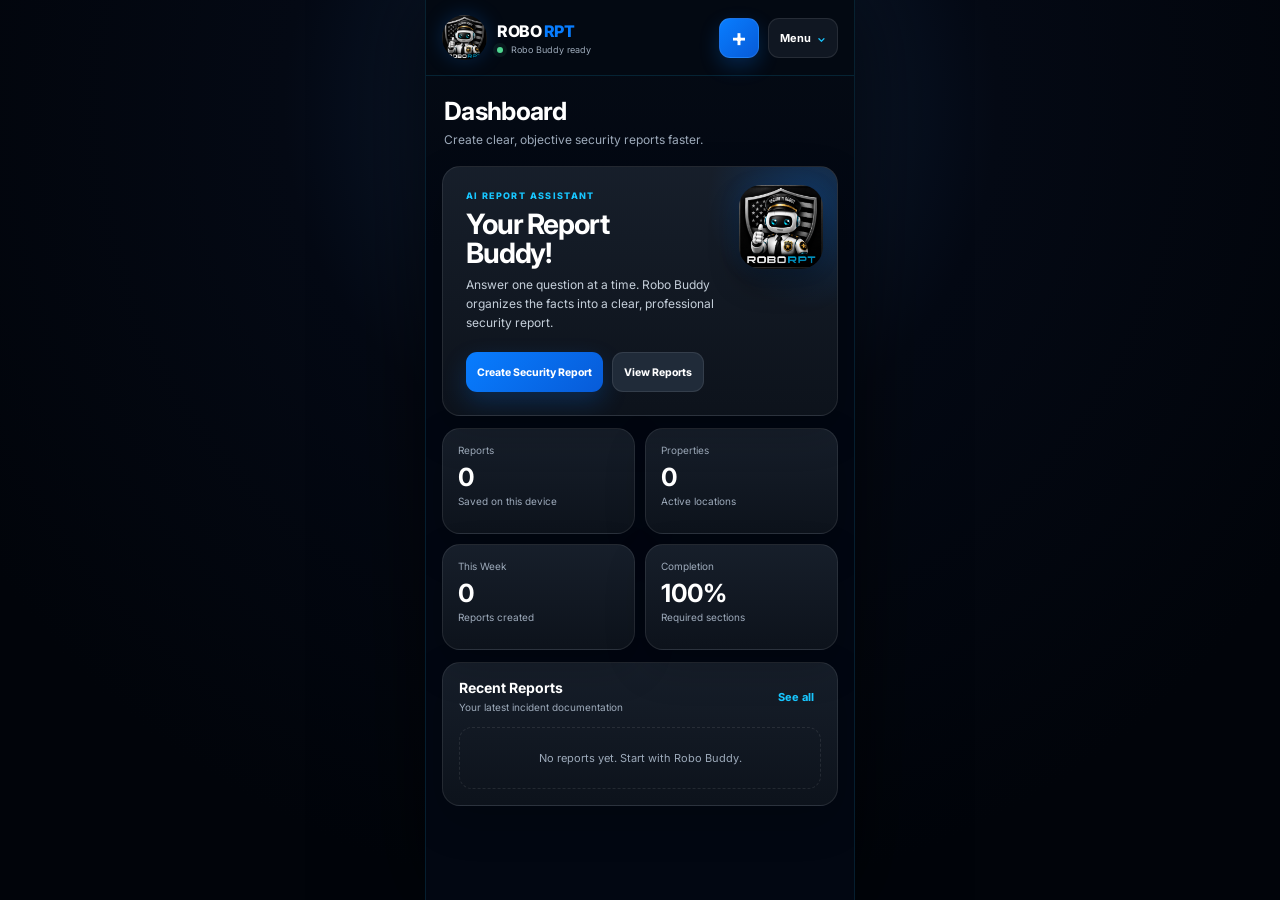
==== create-report/index.html @ 32c6cc88 "Copy the RoboRPT report workspace to the create-report page" ====
<!doctype html>
<html lang="en">
<head>
  <meta charset="UTF-8" />
  <meta name="viewport" content="width=device-width, initial-scale=1.0, viewport-fit=cover" />
  <meta name="description" content="Create clear, objective security reports with the RoboRPT guided report workspace." />
  <link rel="icon" href="../logo-roborpt.png" />
  <title>Create a Report | RoboRPT</title>
  <link rel="preconnect" href="https://fonts.googleapis.com">
  <link rel="preconnect" href="https://fonts.gstatic.com" crossorigin>
  <link href="https://fonts.googleapis.com/css2?family=Inter:wght@400;500;600;700;800&display=swap" rel="stylesheet">
  <link rel="stylesheet" href="../report-app/styles.css" />
</head>
<body>
  <div class="app-shell">
    <header class="topbar">
      <div class="top-brand">
        <img class="brand-logo" src="../logo-roborpt.png" alt="RoboRPT security robot logo" />
        <div class="brand-copy">
          <div class="brand-name">ROBO <span>RPT</span></div>
          <div class="brand-tag"><i></i> Robo Buddy ready</div>
        </div>
      </div>
      <button class="new-report-icon" id="newReportTop" aria-label="Create a new security report">+</button>
      <button class="menu-btn" id="menuBtn" aria-expanded="false" aria-controls="topNav">Menu <span>⌄</span></button>
      <nav class="nav" id="topNav" aria-label="Primary navigation">
        <button class="nav-item active" data-view="dashboard">Dashboard</button>
        <button class="nav-item" data-view="reports">Reports</button>
        <button class="nav-item" data-view="properties">Properties</button>
        <button class="nav-item" data-view="questions">Questions</button>
        <button class="nav-item" data-view="hrQuestions">HR Bot</button>
        <button class="nav-item" data-view="settings">Settings</button>
      </nav>
    </header>

    <main class="main">
      <div class="page-heading">
        <h1 id="pageTitle">Dashboard</h1>
        <p id="pageSubtitle">Create clear, objective security reports faster.</p>
      </div>

      <section class="view active" id="dashboardView">
        <article class="hero-card">
          <div class="hero-copy">
            <div class="eyebrow">AI REPORT ASSISTANT</div>
            <h2>Your Report Buddy!</h2>
            <p>Answer one question at a time. Robo Buddy organizes the facts into a clear, professional security report.</p>
          </div>
          <img class="robot-product-logo" src="../roborpt-workspace-robot.png" alt="RoboRPT security robot" />
          <div class="hero-actions">
            <button class="primary" id="startReport">Create Security Report</button>
            <button class="secondary" id="viewReportsBtn">View Reports</button>
          </div>
        </article>

        <div class="stats-grid" aria-label="Report activity">
          <article class="stat-card"><span>Reports</span><strong id="reportCount">0</strong><small>Saved on this device</small></article>
          <article class="stat-card"><span>Properties</span><strong id="propertyCount">0</strong><small>Active locations</small></article>
          <article class="stat-card"><span>This Week</span><strong id="weekCount">0</strong><small>Reports created</small></article>
          <article class="stat-card"><span>Completion</span><strong id="completionRate">100%</strong><small>Required sections</small></article>
        </div>

        <article class="panel recent-panel">
          <div class="panel-head"><div><h3>Recent Reports</h3><p>Your latest incident documentation</p></div><button class="text-btn" id="seeAllReports">See all</button></div>
          <div id="recentReports" class="list-empty">No reports yet. Start with Robo Buddy.</div>
        </article>
      </section>

      <section class="view" id="reportsView">
        <div class="page-actions">
          <div><h2>Saved Reports</h2><p>Review and manage reports on this device.</p></div>
          <button class="primary compact-action" id="newReportReports">+ New</button>
        </div>
        <div class="panel">
          <div class="filters">
            <input id="reportSearch" type="search" placeholder="Search reports..." />
            <select id="reportFilter" aria-label="Filter reports"><option value="all">All incidents</option></select>
          </div>
          <div id="reportsTableWrap" class="report-list"></div>
        </div>
      </section>

      <section class="view" id="propertiesView">
        <div class="page-actions">
          <div><h2>Properties</h2><p>Manage the locations where you work.</p></div>
          <button class="primary compact-action" id="addPropertyBtn">+ Add</button>
        </div>
        <div id="propertiesGrid" class="property-grid"></div>
      </section>

      <section class="view" id="questionsView">
        <div class="page-actions stacked-actions">
          <div><h2>Questions</h2><p>Control the questions Robo Buddy asks.</p></div>
          <button class="secondary compact-action" id="resetQuestionsBtn">Reset</button>
        </div>
        <div class="panel">
          <div id="questionsList" class="questions-list"></div>
        </div>
      </section>

      <section class="view" id="hrQuestionsView">
        <div class="page-actions">
          <div><h2>Ask HR Bot</h2><p>Get quick, practical workplace guidance.</p></div>
          <button class="secondary compact-action" id="clearHrChatBtn">Clear</button>
        </div>
        <article class="panel hr-chat-card">
          <div class="hr-chat-stream" id="hrChatStream" aria-live="polite"></div>
          <div class="hr-suggestions" aria-label="Suggested HR questions">
            <button type="button" data-hr-prompt="How should I report workplace harassment?">Report harassment</button>
            <button type="button" data-hr-prompt="How should I handle an attendance problem?">Attendance issue</button>
            <button type="button" data-hr-prompt="What should I do after an employee injury?">Employee injury</button>
            <button type="button" data-hr-prompt="What should be included in an employee write-up?">Write-up process</button>
          </div>
          <form class="hr-chat-form" id="hrChatForm">
            <textarea id="hrChatInput" rows="2" placeholder="Ask an HR question..." aria-label="Ask HR Bot a question" required></textarea>
            <button class="primary" type="submit">Send</button>
          </form>
          <p class="hr-disclaimer">General workplace guidance only. Follow your company policy and contact a qualified HR or legal professional for decisions involving employment law.</p>
        </article>
      </section>

      <section class="view" id="settingsView">
        <div class="page-actions"><div><h2>Settings</h2><p>Set your report defaults.</p></div></div>
        <form id="settingsForm" class="panel form-card">
          <label>Officer Name<input id="officerName" placeholder="Your name" /></label>
          <label>Company<input id="companyName" placeholder="Security company" /></label>
          <label>Default Property<select id="defaultProperty"><option value="">None selected</option></select></label>
          <label>Report Tone<select id="reportTone"><option value="objective">Objective and professional</option><option value="concise">Short and concise</option><option value="detailed">Detailed</option></select></label>
          <label class="check-row"><input id="includeBullets" type="checkbox" checked /> Use Summary, Action Taken, and Results format</label>
          <button class="primary" type="submit">Save Settings</button>
          <div class="local-status"><span></span> Local report engine active</div>
        </form>
      </section>
    </main>
  </div>

  <div class="modal report-modal" id="reportModal" aria-hidden="true">
    <div class="modal-card report-modal-card">
      <div class="modal-head">
        <div><div class="eyebrow">ROBO BUDDY</div><h2>Create Security Report</h2></div>
        <button class="icon-btn" data-close="reportModal" aria-label="Close report builder">×</button>
      </div>
      <div class="interview-layout">
        <div class="chat-panel">
          <div class="chat-stream" id="chatStream" aria-live="polite"></div>
          <div class="quick-replies" id="quickReplies"></div>
          <form class="chat-input-row" id="chatForm">
            <textarea id="chatInput" rows="2" placeholder="Type your answer..." aria-label="Answer Robo Buddy"></textarea>
            <button class="primary send-button" type="submit" aria-label="Send answer">↑</button>
          </form>
        </div>
        <div class="report-preview">
          <div class="preview-head"><h3>Review Report</h3><span id="reportStatus">Collecting details</span></div>
          <div id="reportPreview" class="paper-preview">Answer Robo Buddy's questions to build your report.</div>
          <div class="preview-actions">
            <button class="secondary" id="copyPreview" type="button">Copy</button>
            <button class="primary" id="saveReport" type="button" disabled>Save Report</button>
          </div>
        </div>
      </div>
    </div>
  </div>

  <div class="modal" id="propertyModal" aria-hidden="true">
    <div class="modal-card small-modal">
      <div class="modal-head"><div><div class="eyebrow">PROPERTY</div><h2>Add Property</h2></div><button class="icon-btn" data-close="propertyModal" aria-label="Close">×</button></div>
      <form id="propertyForm" class="stack-form">
        <label>Property Name<input id="propertyName" required placeholder="Example: Uptown Apartments" /></label>
        <label>Address<input id="propertyAddress" placeholder="Street, city, state" /></label>
        <label>Notes<textarea id="propertyNotes" rows="3" placeholder="Pool hours, access notes, contacts..."></textarea></label>
        <button class="primary" type="submit">Save Property</button>
      </form>
    </div>
  </div>

  <div class="toast" id="toast"></div>
  <script src="../report-app/app.js"></script>
</body>
</html>
---- report-app/styles.css ----
:root {
  --bg: #020712;
  --surface: #101722;
  --surface-2: #161f2c;
  --surface-3: #202b39;
  --text: #ffffff;
  --muted: #9daaba;
  --blue: #087dff;
  --blue-deep: #075bd8;
  --blue-bright: #18c6ff;
  --green: #50d890;
  --danger: #ff7777;
  --border: rgba(255,255,255,.09);
  --shadow: 0 22px 70px rgba(0,0,0,.4);
}

* { box-sizing: border-box; }
html, body { width: 100%; max-width: 100%; margin: 0; min-height: 100%; overflow-x: hidden; background: #01040a; color: var(--text); font-family: Inter, system-ui, -apple-system, BlinkMacSystemFont, "Segoe UI", sans-serif; }
body { background: radial-gradient(circle at 50% 12%, #10233e 0, #040914 35%, #01040a 78%); }
button, input, textarea, select { font: inherit; }
button { cursor: pointer; }
button, input, textarea, select { -webkit-tap-highlight-color: transparent; }
:focus-visible { outline: 2px solid var(--blue-bright); outline-offset: 2px; }

.app-shell { position: relative; width: min(100%, 430px); min-height: 100dvh; margin: 0 auto; overflow: hidden; background: linear-gradient(180deg, #050b14, var(--bg) 28%); border-inline: 1px solid rgba(24,198,255,.12); box-shadow: 0 0 80px rgba(0,0,0,.65); }
.topbar { position: sticky; top: 0; z-index: 30; min-height: 76px; padding: max(11px, env(safe-area-inset-top)) 16px 11px; display: grid; grid-template-columns: 1fr auto auto; align-items: center; gap: 9px; background: rgba(4,10,19,.94); border-bottom: 1px solid rgba(24,198,255,.14); backdrop-filter: blur(20px); }
.top-brand { min-width: 0; display: flex; align-items: center; gap: 10px; }
.brand-logo { width: 45px; height: 45px; flex: 0 0 45px; object-fit: cover; border-radius: 50%; filter: drop-shadow(0 0 10px rgba(8,125,255,.22)); }
.brand-copy { min-width: 0; }
.brand-name { font-size: 16px; font-weight: 800; letter-spacing: -.5px; white-space: nowrap; }
.brand-name span { color: var(--blue); }
.brand-tag { margin-top: 3px; color: var(--muted); font-size: 9px; white-space: nowrap; }
.brand-tag i, .local-status span { width: 6px; height: 6px; display: inline-block; margin-right: 5px; border-radius: 50%; background: var(--green); box-shadow: 0 0 0 4px rgba(80,216,144,.08); }
.new-report-icon, .menu-btn { min-height: 40px; color: #fff; border: 1px solid var(--border); border-radius: 11px; font-weight: 700; }
.new-report-icon { width: 40px; padding: 0; background: linear-gradient(135deg, var(--blue), var(--blue-deep)); font-size: 24px; line-height: 1; box-shadow: 0 8px 20px rgba(8,125,255,.24); }
.menu-btn { padding: 0 11px; background: var(--surface); font-size: 11px; }
.menu-btn span { margin-left: 3px; color: var(--blue-bright); }
.nav { position: absolute; top: calc(100% - 4px); right: 14px; width: 190px; padding: 8px; display: none; gap: 4px; background: rgba(14,21,31,.98); border: 1px solid rgba(24,198,255,.2); border-radius: 14px; box-shadow: var(--shadow); }
.nav.open { display: grid; }
.nav-item { padding: 11px 12px; color: var(--muted); background: transparent; border: 0; border-radius: 9px; text-align: left; font-size: 12px; font-weight: 650; }
.nav-item:hover, .nav-item.active { color: #fff; background: rgba(8,125,255,.15); }

.main { padding: 20px 16px calc(34px + env(safe-area-inset-bottom)); }
.page-heading { margin: 0 2px 18px; }
.page-heading h1 { margin: 0 0 5px; font-size: 25px; letter-spacing: -.7px; }
.page-heading p { margin: 0; color: var(--muted); font-size: 12px; line-height: 1.45; }
.view { display: none; }
.view.active { display: block; }
.eyebrow { color: var(--blue-bright); font-size: 9px; font-weight: 800; letter-spacing: 1.35px; }

.hero-card, .panel, .stat-card, .property-card { background: linear-gradient(180deg, rgba(23,31,43,.98), rgba(13,19,28,.98)); border: 1px solid var(--border); border-radius: 18px; box-shadow: 0 16px 42px rgba(0,0,0,.18); }
.hero-card { position: relative; min-height: 245px; padding: 23px; overflow: hidden; }
.hero-card::after { content: ""; position: absolute; width: 220px; height: 220px; right: -86px; top: -74px; border-radius: 50%; background: radial-gradient(circle, rgba(8,125,255,.24), transparent 68%); }
.hero-copy { position: relative; z-index: 2; max-width: 255px; }
.hero-card h2 { margin: 9px 0 9px; max-width: 210px; font-size: 28px; line-height: 1.02; letter-spacing: -1.15px; }
.hero-card p { margin: 0; color: #c5cfda; font-size: 12px; line-height: 1.55; }
.robot-product-logo { position: absolute; z-index: 2; top: 18px; right: 14px; width: 84px; height: 84px; object-fit: cover; border-radius: 22px; box-shadow: 0 14px 28px rgba(0,0,0,.4), 0 0 22px rgba(8,125,255,.12); }
.hero-actions { position: relative; z-index: 2; display: flex; flex-wrap: wrap; gap: 9px; margin-top: 20px; }
.hero-actions .primary, .hero-actions .secondary { min-height: 40px; flex: 0 0 auto; padding: 9px 11px; font-size: 10.5px; }
.primary, .secondary, .text-btn { border-radius: 11px; font-weight: 750; }
.primary { min-height: 44px; padding: 11px 14px; color: #fff; background: linear-gradient(135deg, var(--blue), var(--blue-deep)); border: 0; box-shadow: 0 10px 24px rgba(8,125,255,.22); }
.primary:hover { filter: brightness(1.08); }
.primary:disabled { opacity: .42; cursor: not-allowed; }
.secondary { min-height: 44px; padding: 10px 13px; color: #fff; background: var(--surface-3); border: 1px solid var(--border); }
.text-btn { padding: 7px; color: var(--blue-bright); background: transparent; border: 0; font-size: 11px; }
.compact-action { min-height: 38px; padding: 8px 11px; font-size: 11px; }

.stats-grid { display: grid; grid-template-columns: 1fr 1fr; gap: 10px; margin-top: 12px; }
.stat-card { min-height: 106px; padding: 15px; }
.stat-card span, .stat-card small { display: block; color: var(--muted); font-size: 10px; }
.stat-card strong { display: block; margin: 6px 0 3px; font-size: 25px; }
.recent-panel { margin-top: 12px; }
.panel { padding: 16px; }
.panel-head { display: flex; align-items: center; justify-content: space-between; gap: 14px; margin-bottom: 12px; }
.panel-head h3 { margin: 0 0 4px; font-size: 14px; }
.panel-head p, .page-actions p { margin: 0; color: var(--muted); font-size: 10px; line-height: 1.45; }
.list-empty { padding: 22px 14px; color: var(--muted); border: 1px dashed var(--border); border-radius: 13px; text-align: center; font-size: 11px; line-height: 1.5; }
.recent-item { display: flex; justify-content: space-between; gap: 12px; padding: 12px 1px; border-bottom: 1px solid var(--border); }
.recent-item:last-child { border-bottom: 0; }
.recent-item strong { display: block; margin-bottom: 4px; font-size: 11px; }
.recent-item span { color: var(--muted); font-size: 9px; }
.recent-pill { height: max-content; padding: 4px 6px; color: var(--blue-bright)!important; background: rgba(8,125,255,.08); border: 1px solid rgba(8,125,255,.16); border-radius: 999px; font-size: 8px!important; }

.page-actions { display: flex; align-items: center; justify-content: space-between; gap: 12px; margin-bottom: 12px; }
.page-actions h2 { margin: 0 0 4px; font-size: 18px; }
.filters { display: grid; gap: 8px; margin-bottom: 12px; }
.filters input, .filters select, .stack-form input, .stack-form textarea, .form-card input, .form-card select, .questions-list input, .chat-input-row textarea { width: 100%; min-width: 0; padding: 11px 12px; color: #fff; background: #0a1018; border: 1px solid var(--border); border-radius: 11px; outline: none; font-size: 16px; }
.filters input:focus, .filters select:focus, .stack-form input:focus, .stack-form textarea:focus, .form-card input:focus, .form-card select:focus, .questions-list input:focus, .chat-input-row textarea:focus { border-color: rgba(24,198,255,.5); box-shadow: 0 0 0 3px rgba(24,198,255,.06); }
.report-list { display: grid; gap: 9px; }
.report-card { padding: 13px; background: #0a1018; border: 1px solid var(--border); border-radius: 13px; }
.report-card-head { display: flex; align-items: flex-start; justify-content: space-between; gap: 10px; }
.report-card h3 { margin: 0 0 5px; font-size: 12px; }
.report-card p, .report-card-meta { margin: 0; color: var(--muted); font-size: 9px; line-height: 1.45; }
.report-card-meta { margin-top: 9px; }
.table-actions { display: flex; flex-wrap: wrap; gap: 6px; margin-top: 11px; }
.mini-btn { padding: 7px 9px; color: #fff; background: var(--surface-3); border: 1px solid var(--border); border-radius: 8px; font-size: 9px; }
.danger-btn { color: #ffb1b1; }

.property-grid { display: grid; gap: 10px; }
.property-card { padding: 16px; }
.property-card h3 { margin: 0 0 6px; font-size: 13px; }
.property-card p, .property-meta { margin: 0; color: var(--muted); font-size: 10px; line-height: 1.5; }
.property-meta { margin-top: 9px; }
.questions-list { display: grid; gap: 9px; }
.question-row { display: grid; grid-template-columns: 28px 1fr; gap: 8px; align-items: center; padding: 9px; background: #0a1018; border: 1px solid var(--border); border-radius: 12px; }
.question-row > span { width: 28px; height: 28px; display: grid; place-items: center; color: var(--blue-bright); background: rgba(8,125,255,.12); border-radius: 8px; font-size: 10px; font-weight: 800; }
.question-row .mini-btn { grid-column: 2; justify-self: start; }
.hr-chat-card { padding: 0; overflow: hidden; }
.hr-chat-stream { height: min(52dvh, 430px); min-height: 310px; padding: 16px; display: flex; flex-direction: column; gap: 9px; overflow-y: auto; background: radial-gradient(circle at 50% 0,rgba(8,125,255,.08),transparent 42%); }
.hr-message { max-width: 88%; padding: 10px 12px; border-radius: 14px; font-size: 11px; line-height: 1.55; white-space: pre-wrap; }
.hr-message.bot { align-self: flex-start; color: #dbe5ee; background: var(--surface-2); border: 1px solid var(--border); border-bottom-left-radius: 4px; }
.hr-message.user { align-self: flex-end; color: #fff; background: linear-gradient(135deg,var(--blue),var(--blue-deep)); border-bottom-right-radius: 4px; font-weight: 600; }
.hr-suggestions { padding: 10px 12px; display: flex; gap: 6px; overflow-x: auto; border-top: 1px solid var(--border); scrollbar-width: none; }
.hr-suggestions::-webkit-scrollbar { display: none; }
.hr-suggestions button { flex: 0 0 auto; min-height: 34px; padding: 7px 9px; color: #dce5e9; background: var(--surface-2); border: 1px solid var(--border); border-radius: 999px; font-size: 9px; }
.hr-chat-form { padding: 10px 12px; display: grid; grid-template-columns: minmax(0,1fr) auto; gap: 8px; align-items: end; background: #090e16; border-top: 1px solid var(--border); }
.hr-chat-form textarea { width: 100%; min-width: 0; max-height: 100px; padding: 11px 12px; resize: none; color: #fff; background: #0a1018; border: 1px solid var(--border); border-radius: 11px; outline: none; font-size: 16px; }
.hr-chat-form textarea:focus { border-color: rgba(24,198,255,.5); box-shadow: 0 0 0 3px rgba(24,198,255,.06); }
.hr-chat-form .primary { min-height: 44px; padding-inline: 13px; }
.hr-disclaimer { margin: 0; padding: 0 12px 12px; color: #78889a; background: #090e16; font-size: 8px; line-height: 1.45; }
.form-card, .stack-form { display: grid; gap: 14px; }
.form-card label, .stack-form label { display: grid; gap: 7px; color: #d7e0e5; font-size: 10px; }
.check-row { display: flex!important; align-items: flex-start; gap: 8px!important; line-height: 1.45; }
.check-row input { width: auto; margin-top: 2px; }
.local-status { padding: 11px; color: var(--muted); background: #0a1018; border: 1px solid var(--border); border-radius: 10px; font-size: 10px; text-align: center; }

.modal { position: fixed; inset: 0; z-index: 100; padding: 12px; display: none; align-items: center; justify-content: center; background: rgba(0,0,0,.78); backdrop-filter: blur(10px); }
.modal.open { display: flex; }
.modal-card { width: min(100%, 430px); max-height: calc(100dvh - 24px); overflow: auto; color: #fff; background: #0b111a; border: 1px solid var(--border); border-radius: 20px; box-shadow: var(--shadow); }
.modal-head { min-height: 74px; padding: 14px 16px; display: flex; align-items: center; justify-content: space-between; gap: 12px; border-bottom: 1px solid var(--border); }
.modal-head h2 { margin: 4px 0 0; font-size: 17px; }
.icon-btn { width: 38px; height: 38px; flex: 0 0 38px; color: #fff; background: var(--surface-3); border: 1px solid var(--border); border-radius: 11px; font-size: 22px; }
.report-modal { padding: 0; }
.report-modal-card { width: 100vw; max-width: 430px; height: 100dvh; max-height: 100dvh; border-radius: 0; overflow: hidden; }
.interview-layout { width: 100%; max-width: 100%; min-width: 0; height: calc(100dvh - 74px); }
.chat-panel { width: 100%; max-width: 100%; height: 100%; min-width: 0; min-height: 0; display: flex; flex-direction: column; }
.chat-stream { min-height: 0; flex: 1; padding: 17px 16px; display: flex; flex-direction: column; gap: 10px; overflow-y: auto; }
.message { max-width: 88%; padding: 10px 12px; border-radius: 14px; font-size: 11px; line-height: 1.5; white-space: pre-wrap; }
.message.bot { align-self: flex-start; background: var(--surface-2); border: 1px solid var(--border); border-bottom-left-radius: 4px; }
.message.user { align-self: flex-end; color: #fff; background: linear-gradient(135deg, var(--blue), var(--blue-deep)); border-bottom-right-radius: 4px; font-weight: 600; }
.quick-replies { width: 100%; max-width: 100%; min-width: 0; max-height: 218px; padding: 8px 12px 11px; display: grid; grid-template-columns: repeat(2,minmax(0,1fr)); gap: 6px; overflow-y: auto; overflow-x: hidden; border-top: 1px solid rgba(255,255,255,.04); }
.quick-replies:empty { display: none; }
.quick-replies button { min-width: 0; min-height: 38px; padding: 7px 8px; overflow-wrap: anywhere; white-space: normal; color: #dce5e9; background: var(--surface-2); border: 1px solid var(--border); border-radius: 9px; font-size: 9px; line-height: 1.25; }
.chat-input-row { width: 100%; max-width: 100%; min-width: 0; padding: 11px 12px calc(11px + env(safe-area-inset-bottom)); display: grid; grid-template-columns: minmax(0,1fr) 44px; gap: 8px; align-items: end; background: #090e16; border-top: 1px solid var(--border); }
.chat-input-row textarea { min-width: 0; max-height: 92px; resize: none; font-size: 16px; }
.send-button { width: 44px; height: 44px; min-height: 44px; padding: 0; border-radius: 50%; font-size: 20px; }
.report-preview { height: 100%; padding: 16px; display: none; flex-direction: column; background: #080d14; }
.report-modal.preview-mode .chat-panel { display: none; }
.report-modal.preview-mode .report-preview { display: flex; }
.preview-head { margin-bottom: 10px; display: flex; align-items: center; justify-content: space-between; gap: 10px; }
.preview-head h3 { margin: 0; font-size: 14px; }
.preview-head span { padding: 5px 7px; color: var(--blue-bright); background: rgba(8,125,255,.1); border-radius: 999px; font-size: 8px; }
.paper-preview { min-height: 0; flex: 1; padding: 17px; overflow-y: auto; color: #152029; background: #f6f8f9; border-radius: 13px; white-space: pre-wrap; font-family: Arial, sans-serif; font-size: 11px; line-height: 1.55; }
.preview-actions { padding: 11px 0 calc(env(safe-area-inset-bottom)); display: grid; grid-template-columns: .8fr 1.4fr; gap: 7px; }
.preview-actions button { min-width: 0; padding-inline: 8px; font-size: 10px; }
.stack-form { padding: 18px; }
.toast { position: fixed; z-index: 200; left: 50%; bottom: calc(20px + env(safe-area-inset-bottom)); width: min(calc(100% - 32px), 398px); padding: 11px 14px; color: #fff; background: #111a26; border: 1px solid rgba(24,198,255,.28); border-radius: 11px; box-shadow: var(--shadow); font-size: 10px; text-align: center; transform: translate(-50%, 20px); opacity: 0; pointer-events: none; transition: .2s; }
.toast.show { transform: translate(-50%, 0); opacity: 1; }

@media (max-width: 360px) {
  .brand-tag { display: none; }
  .hero-card { padding: 20px; }
  .robot-product-logo { width: 72px; height: 72px; }
  .hero-actions { gap: 7px; }
}

@media (min-width: 431px) {
  .report-modal-card { height: min(880px, calc(100dvh - 32px)); max-height: calc(100dvh - 32px); border-radius: 26px; }
  .interview-layout { height: calc(min(880px, 100dvh - 32px) - 74px); }
}
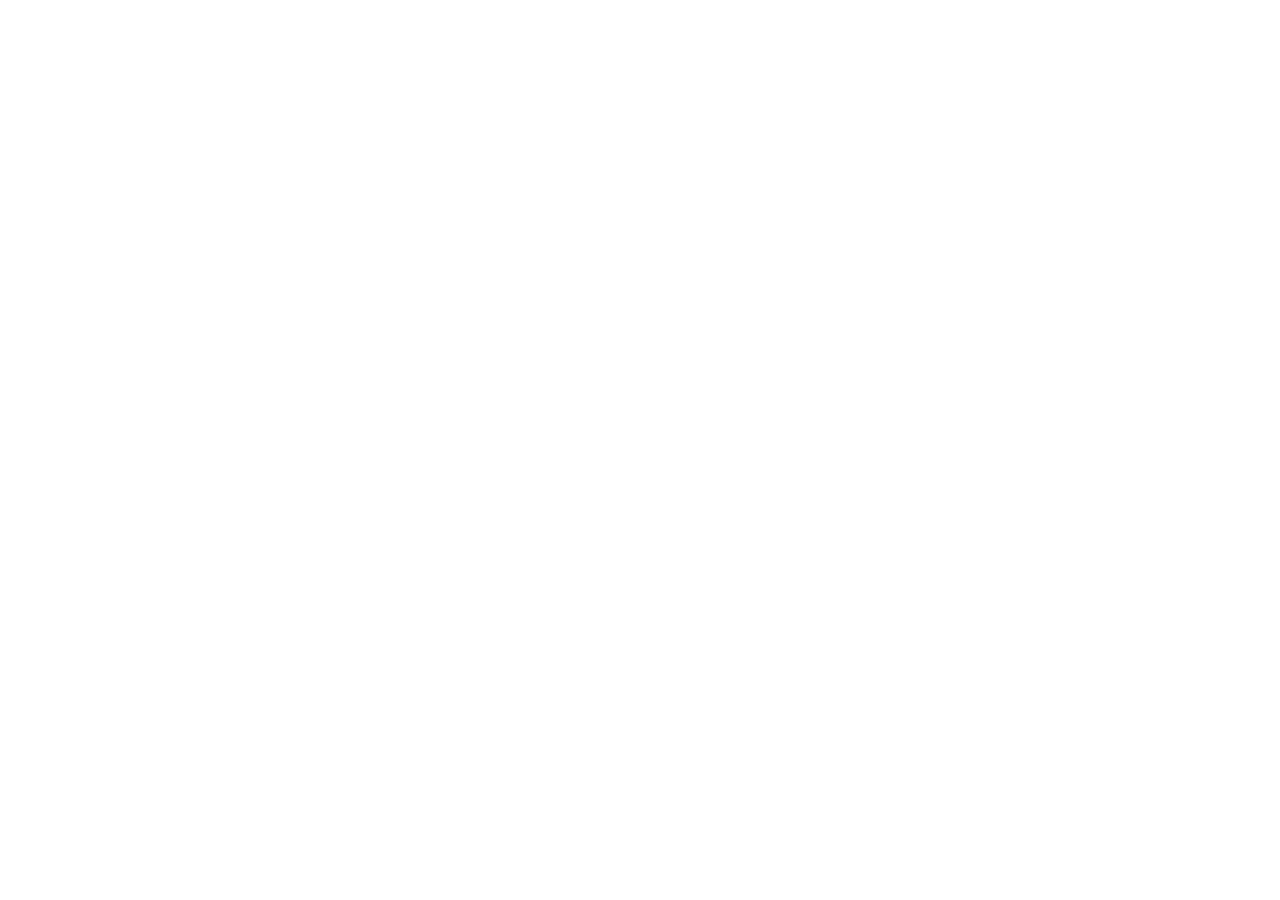
==== commit f1acf80b: "Send Create a Report to the account-backed RoboRPT app" ====
--- a/create-report/index.html
+++ b/create-report/index.html
@@ -1,179 +1,55 @@
 <!doctype html>
 <html lang="en">
-<head>
-  <meta charset="UTF-8" />
-  <meta name="viewport" content="width=device-width, initial-scale=1.0, viewport-fit=cover" />
-  <meta name="description" content="Create clear, objective security reports with the RoboRPT guided report workspace." />
-  <link rel="icon" href="../logo-roborpt.png" />
-  <title>Create a Report | RoboRPT</title>
-  <link rel="preconnect" href="https://fonts.googleapis.com">
-  <link rel="preconnect" href="https://fonts.gstatic.com" crossorigin>
-  <link href="https://fonts.googleapis.com/css2?family=Inter:wght@400;500;600;700;800&display=swap" rel="stylesheet">
-  <link rel="stylesheet" href="../report-app/styles.css" />
-</head>
-<body>
-  <div class="app-shell">
-    <header class="topbar">
-      <div class="top-brand">
-        <img class="brand-logo" src="../logo-roborpt.png" alt="RoboRPT security robot logo" />
-        <div class="brand-copy">
-          <div class="brand-name">ROBO <span>RPT</span></div>
-          <div class="brand-tag"><i></i> Robo Buddy ready</div>
-        </div>
-      </div>
-      <button class="new-report-icon" id="newReportTop" aria-label="Create a new security report">+</button>
-      <button class="menu-btn" id="menuBtn" aria-expanded="false" aria-controls="topNav">Menu <span>⌄</span></button>
-      <nav class="nav" id="topNav" aria-label="Primary navigation">
-        <button class="nav-item active" data-view="dashboard">Dashboard</button>
-        <button class="nav-item" data-view="reports">Reports</button>
-        <button class="nav-item" data-view="properties">Properties</button>
-        <button class="nav-item" data-view="questions">Questions</button>
-        <button class="nav-item" data-view="hrQuestions">HR Bot</button>
-        <button class="nav-item" data-view="settings">Settings</button>
-      </nav>
-    </header>
-
-    <main class="main">
-      <div class="page-heading">
-        <h1 id="pageTitle">Dashboard</h1>
-        <p id="pageSubtitle">Create clear, objective security reports faster.</p>
-      </div>
-
-      <section class="view active" id="dashboardView">
-        <article class="hero-card">
-          <div class="hero-copy">
-            <div class="eyebrow">AI REPORT ASSISTANT</div>
-            <h2>Your Report Buddy!</h2>
-            <p>Answer one question at a time. Robo Buddy organizes the facts into a clear, professional security report.</p>
-          </div>
-          <img class="robot-product-logo" src="../roborpt-workspace-robot.png" alt="RoboRPT security robot" />
-          <div class="hero-actions">
-            <button class="primary" id="startReport">Create Security Report</button>
-            <button class="secondary" id="viewReportsBtn">View Reports</button>
-          </div>
-        </article>
-
-        <div class="stats-grid" aria-label="Report activity">
-          <article class="stat-card"><span>Reports</span><strong id="reportCount">0</strong><small>Saved on this device</small></article>
-          <article class="stat-card"><span>Properties</span><strong id="propertyCount">0</strong><small>Active locations</small></article>
-          <article class="stat-card"><span>This Week</span><strong id="weekCount">0</strong><small>Reports created</small></article>
-          <article class="stat-card"><span>Completion</span><strong id="completionRate">100%</strong><small>Required sections</small></article>
-        </div>
-
-        <article class="panel recent-panel">
-          <div class="panel-head"><div><h3>Recent Reports</h3><p>Your latest incident documentation</p></div><button class="text-btn" id="seeAllReports">See all</button></div>
-          <div id="recentReports" class="list-empty">No reports yet. Start with Robo Buddy.</div>
-        </article>
-      </section>
-
-      <section class="view" id="reportsView">
-        <div class="page-actions">
-          <div><h2>Saved Reports</h2><p>Review and manage reports on this device.</p></div>
-          <button class="primary compact-action" id="newReportReports">+ New</button>
-        </div>
-        <div class="panel">
-          <div class="filters">
-            <input id="reportSearch" type="search" placeholder="Search reports..." />
-            <select id="reportFilter" aria-label="Filter reports"><option value="all">All incidents</option></select>
-          </div>
-          <div id="reportsTableWrap" class="report-list"></div>
-        </div>
-      </section>
-
-      <section class="view" id="propertiesView">
-        <div class="page-actions">
-          <div><h2>Properties</h2><p>Manage the locations where you work.</p></div>
-          <button class="primary compact-action" id="addPropertyBtn">+ Add</button>
-        </div>
-        <div id="propertiesGrid" class="property-grid"></div>
-      </section>
-
-      <section class="view" id="questionsView">
-        <div class="page-actions stacked-actions">
-          <div><h2>Questions</h2><p>Control the questions Robo Buddy asks.</p></div>
-          <button class="secondary compact-action" id="resetQuestionsBtn">Reset</button>
-        </div>
-        <div class="panel">
-          <div id="questionsList" class="questions-list"></div>
-        </div>
-      </section>
-
-      <section class="view" id="hrQuestionsView">
-        <div class="page-actions">
-          <div><h2>Ask HR Bot</h2><p>Get quick, practical workplace guidance.</p></div>
-          <button class="secondary compact-action" id="clearHrChatBtn">Clear</button>
-        </div>
-        <article class="panel hr-chat-card">
-          <div class="hr-chat-stream" id="hrChatStream" aria-live="polite"></div>
-          <div class="hr-suggestions" aria-label="Suggested HR questions">
-            <button type="button" data-hr-prompt="How should I report workplace harassment?">Report harassment</button>
-            <button type="button" data-hr-prompt="How should I handle an attendance problem?">Attendance issue</button>
-            <button type="button" data-hr-prompt="What should I do after an employee injury?">Employee injury</button>
-            <button type="button" data-hr-prompt="What should be included in an employee write-up?">Write-up process</button>
-          </div>
-          <form class="hr-chat-form" id="hrChatForm">
-            <textarea id="hrChatInput" rows="2" placeholder="Ask an HR question..." aria-label="Ask HR Bot a question" required></textarea>
-            <button class="primary" type="submit">Send</button>
-          </form>
-          <p class="hr-disclaimer">General workplace guidance only. Follow your company policy and contact a qualified HR or legal professional for decisions involving employment law.</p>
-        </article>
-      </section>
-
-      <section class="view" id="settingsView">
-        <div class="page-actions"><div><h2>Settings</h2><p>Set your report defaults.</p></div></div>
-        <form id="settingsForm" class="panel form-card">
-          <label>Officer Name<input id="officerName" placeholder="Your name" /></label>
-          <label>Company<input id="companyName" placeholder="Security company" /></label>
-          <label>Default Property<select id="defaultProperty"><option value="">None selected</option></select></label>
-          <label>Report Tone<select id="reportTone"><option value="objective">Objective and professional</option><option value="concise">Short and concise</option><option value="detailed">Detailed</option></select></label>
-          <label class="check-row"><input id="includeBullets" type="checkbox" checked /> Use Summary, Action Taken, and Results format</label>
-          <button class="primary" type="submit">Save Settings</button>
-          <div class="local-status"><span></span> Local report engine active</div>
-        </form>
-      </section>
+  <head>
+    <meta charset="UTF-8" />
+    <meta name="viewport" content="width=device-width, initial-scale=1.0" />
+    <meta name="description" content="Open the secure RoboRPT report workspace." />
+    <meta name="robots" content="noindex" />
+    <link rel="icon" href="/logo-roborpt.png" />
+    <link rel="canonical" href="https://app.roborpt.com/report-app" />
+    <title>Opening Report Workspace | RoboRPT</title>
+    <script>
+      window.location.replace(
+        `https://app.roborpt.com/report-app${window.location.search}${window.location.hash}`,
+      );
+    </script>
+    <style>
+      * { box-sizing: border-box; }
+      html, body { min-height: 100%; }
+      body {
+        margin: 0;
+        display: grid;
+        place-items: center;
+        padding: 24px;
+        color: #fff;
+        background: radial-gradient(circle at 50% 10%, rgba(8,125,255,.24), transparent 38%), #01040a;
+        font-family: Arial, Helvetica, sans-serif;
+        text-align: center;
+      }
+      main { width: min(100%, 460px); }
+      img { width: 86px; height: 86px; border-radius: 50%; }
+      h1 { margin: 18px 0 10px; font-size: 32px; }
+      p { margin: 0 0 22px; color: #b6c2cf; line-height: 1.6; }
+      a {
+        min-height: 50px;
+        padding: 13px 20px;
+        display: inline-flex;
+        align-items: center;
+        justify-content: center;
+        border-radius: 12px;
+        color: #fff;
+        background: linear-gradient(135deg, #087dff, #075bd8);
+        text-decoration: none;
+        font-weight: 800;
+      }
+    </style>
+  </head>
+  <body>
+    <main>
+      <img src="/logo-roborpt.png" alt="RoboRPT" />
+      <h1>Opening your secure report workspace</h1>
+      <p>RoboRPT is taking you to the account-backed app so your reports can be saved to your account.</p>
+      <a href="https://app.roborpt.com/report-app">Continue to RoboRPT</a>
     </main>
-  </div>
-
-  <div class="modal report-modal" id="reportModal" aria-hidden="true">
-    <div class="modal-card report-modal-card">
-      <div class="modal-head">
-        <div><div class="eyebrow">ROBO BUDDY</div><h2>Create Security Report</h2></div>
-        <button class="icon-btn" data-close="reportModal" aria-label="Close report builder">×</button>
-      </div>
-      <div class="interview-layout">
-        <div class="chat-panel">
-          <div class="chat-stream" id="chatStream" aria-live="polite"></div>
-          <div class="quick-replies" id="quickReplies"></div>
-          <form class="chat-input-row" id="chatForm">
-            <textarea id="chatInput" rows="2" placeholder="Type your answer..." aria-label="Answer Robo Buddy"></textarea>
-            <button class="primary send-button" type="submit" aria-label="Send answer">↑</button>
-          </form>
-        </div>
-        <div class="report-preview">
-          <div class="preview-head"><h3>Review Report</h3><span id="reportStatus">Collecting details</span></div>
-          <div id="reportPreview" class="paper-preview">Answer Robo Buddy's questions to build your report.</div>
-          <div class="preview-actions">
-            <button class="secondary" id="copyPreview" type="button">Copy</button>
-            <button class="primary" id="saveReport" type="button" disabled>Save Report</button>
-          </div>
-        </div>
-      </div>
-    </div>
-  </div>
-
-  <div class="modal" id="propertyModal" aria-hidden="true">
-    <div class="modal-card small-modal">
-      <div class="modal-head"><div><div class="eyebrow">PROPERTY</div><h2>Add Property</h2></div><button class="icon-btn" data-close="propertyModal" aria-label="Close">×</button></div>
-      <form id="propertyForm" class="stack-form">
-        <label>Property Name<input id="propertyName" required placeholder="Example: Uptown Apartments" /></label>
-        <label>Address<input id="propertyAddress" placeholder="Street, city, state" /></label>
-        <label>Notes<textarea id="propertyNotes" rows="3" placeholder="Pool hours, access notes, contacts..."></textarea></label>
-        <button class="primary" type="submit">Save Property</button>
-      </form>
-    </div>
-  </div>
-
-  <div class="toast" id="toast"></div>
-  <script src="../report-app/app.js"></script>
-</body>
+  </body>
 </html>
